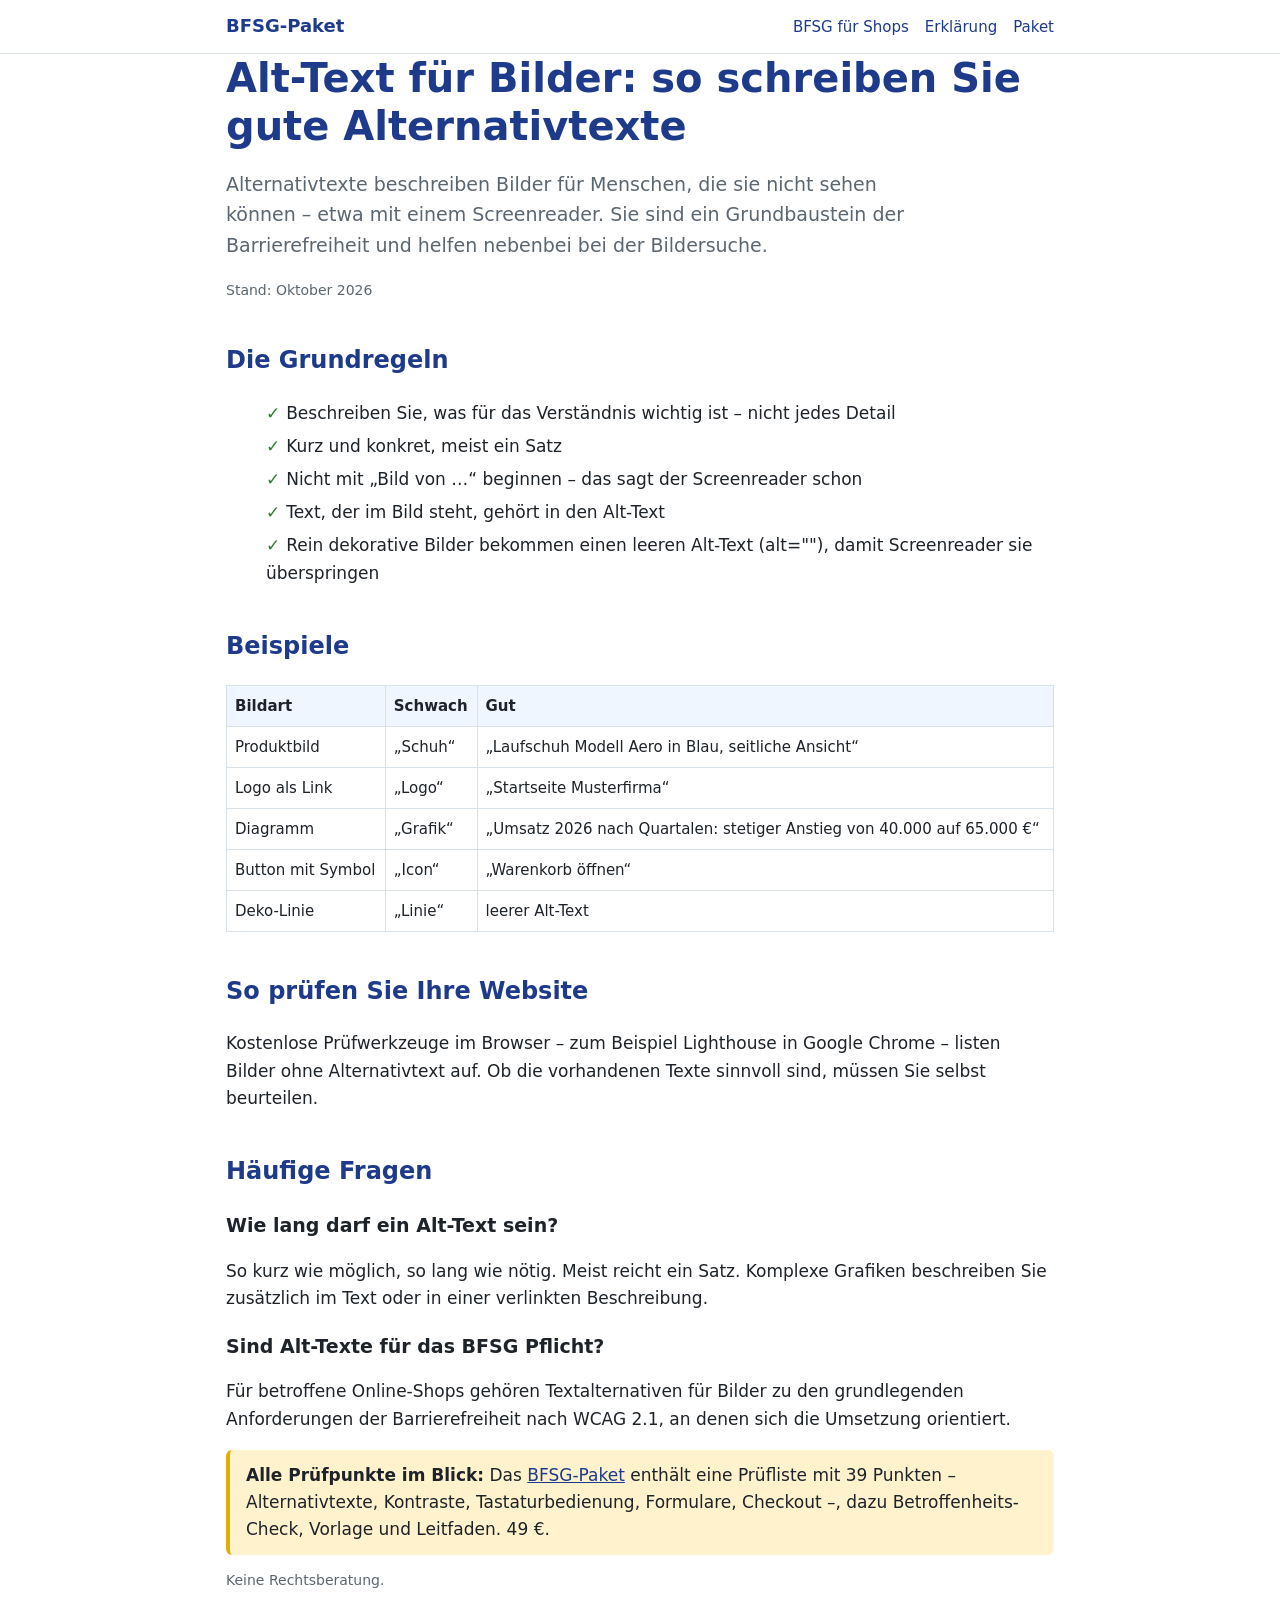
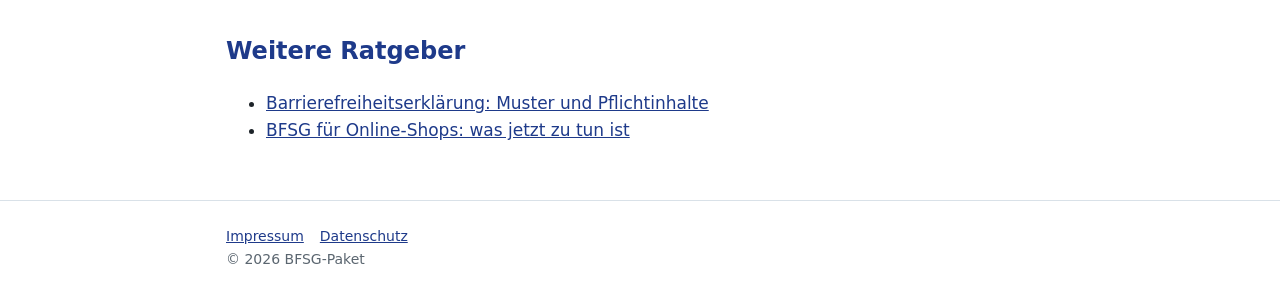
==== ratgeber/alternativtexte-bilder.html @ ba8bbaec "Neuer Ratgeber Co-Authored-By: Claude Opus 5.5 <noreply@anthropic.com>" ====
<!doctype html>
<html lang="de">
<head>
<meta charset="utf-8">
<meta name="viewport" content="width=device-width, initial-scale=1">
<title>Alt-Text für Bilder: Beispiele und Regeln für barrierefreie Websites</title>
<meta name="description" content="Alternativtexte für Bilder richtig schreiben: Regeln, Beispiele für Produktbilder, Logos, Diagramme und dekorative Bilder – für Barrierefreiheit nach BFSG und bessere SEO.">
<link rel="canonical" href="https://n0mchen.github.io/barrierefreiheit-paket/ratgeber/alternativtexte-bilder.html">
<link rel="stylesheet" href="../style.css">
<script type="application/ld+json" id="faq-auto">{"@context": "https://schema.org", "@type": "FAQPage", "mainEntity": [{"@type": "Question", "name": "Wie lang darf ein Alt-Text sein?", "acceptedAnswer": {"@type": "Answer", "text": "So kurz wie möglich, so lang wie nötig. Meist reicht ein Satz. Komplexe Grafiken beschreiben Sie zusätzlich im Text oder in einer verlinkten Beschreibung."}}, {"@type": "Question", "name": "Sind Alt-Texte für das BFSG Pflicht?", "acceptedAnswer": {"@type": "Answer", "text": "Für betroffene Online-Shops gehören Textalternativen für Bilder zu den grundlegenden Anforderungen der Barrierefreiheit nach WCAG 2.1, an denen sich die Umsetzung orientiert."}}]}</script>
</head>
<body>
<header><div class="wrap"><a class="logo" href="../">BFSG-Paket</a>
<nav><a href="bfsg-onlineshop.html">BFSG für Shops</a><a href="barrierefreiheitserklaerung-muster.html">Erklärung</a><a href="../">Paket</a></nav></div></header>
<main class="wrap">
<h1>Alt-Text für Bilder: so schreiben Sie gute Alternativtexte</h1>
<p class="lead">Alternativtexte beschreiben Bilder für Menschen, die sie nicht sehen können – etwa mit einem Screenreader. Sie sind ein Grundbaustein der Barrierefreiheit und helfen nebenbei bei der Bildersuche.</p>
<p class="klein">Stand: Oktober 2026</p>

<h2>Die Grundregeln</h2>
<ul class="check">
<li>Beschreiben Sie, was für das Verständnis wichtig ist – nicht jedes Detail</li>
<li>Kurz und konkret, meist ein Satz</li>
<li>Nicht mit „Bild von …“ beginnen – das sagt der Screenreader schon</li>
<li>Text, der im Bild steht, gehört in den Alt-Text</li>
<li>Rein dekorative Bilder bekommen einen leeren Alt-Text (alt=""), damit Screenreader sie überspringen</li>
</ul>

<h2>Beispiele</h2>
<div class="tabelle"><table>
<tr><th>Bildart</th><th>Schwach</th><th>Gut</th></tr>
<tr><td>Produktbild</td><td>„Schuh“</td><td>„Laufschuh Modell Aero in Blau, seitliche Ansicht“</td></tr>
<tr><td>Logo als Link</td><td>„Logo“</td><td>„Startseite Musterfirma“</td></tr>
<tr><td>Diagramm</td><td>„Grafik“</td><td>„Umsatz 2026 nach Quartalen: stetiger Anstieg von 40.000 auf 65.000 €“</td></tr>
<tr><td>Button mit Symbol</td><td>„Icon“</td><td>„Warenkorb öffnen“</td></tr>
<tr><td>Deko-Linie</td><td>„Linie“</td><td>leerer Alt-Text</td></tr>
</table></div>

<h2>So prüfen Sie Ihre Website</h2>
<p>Kostenlose Prüfwerkzeuge im Browser – zum Beispiel Lighthouse in Google Chrome – listen Bilder ohne Alternativtext auf. Ob die vorhandenen Texte sinnvoll sind, müssen Sie selbst beurteilen.</p>

<h2>Häufige Fragen</h2>
<h3>Wie lang darf ein Alt-Text sein?</h3>
<p>So kurz wie möglich, so lang wie nötig. Meist reicht ein Satz. Komplexe Grafiken beschreiben Sie zusätzlich im Text oder in einer verlinkten Beschreibung.</p>
<h3>Sind Alt-Texte für das BFSG Pflicht?</h3>
<p>Für betroffene Online-Shops gehören Textalternativen für Bilder zu den grundlegenden Anforderungen der Barrierefreiheit nach WCAG 2.1, an denen sich die Umsetzung orientiert.</p>

<div class="hinweis"><strong>Alle Prüfpunkte im Blick:</strong> Das <a href="../">BFSG-Paket</a> enthält eine Prüfliste mit 39 Punkten – Alternativtexte, Kontraste, Tastaturbedienung, Formulare, Checkout –, dazu Betroffenheits-Check, Vorlage und Leitfaden. 49 €.</div>
<p class="klein">Keine Rechtsberatung.</p>
<section class="weitere"><h2>Weitere Ratgeber</h2><ul><li><a href="barrierefreiheitserklaerung-muster.html">Barrierefreiheitserklärung: Muster und Pflichtinhalte</a></li><li><a href="bfsg-onlineshop.html">BFSG für Online-Shops: was jetzt zu tun ist</a></li></ul></section>
</main>
<footer><div class="wrap"><a href="../impressum.html">Impressum</a><a href="../datenschutz.html">Datenschutz</a><br>© 2026 BFSG-Paket</div></footer>
</body>
</html>
---- style.css ----
:root{--blau:#1E3A8A;--hell:#EFF6FF;--gelb:#FFF2CC;--text:#1d2329;--grau:#5b6670;--rand:#d9e1e8}
*{box-sizing:border-box}
body{margin:0;font-family:system-ui,-apple-system,"Segoe UI",Arial,sans-serif;color:var(--text);background:#fff;line-height:1.6;font-size:17px}
a{color:var(--blau)}
.wrap{max-width:860px;margin:0 auto;padding:0 16px}
header{border-bottom:1px solid var(--rand)}
header .wrap{display:flex;justify-content:space-between;align-items:center;gap:12px;padding-top:12px;padding-bottom:12px;flex-wrap:wrap}
.logo{font-weight:700;color:var(--blau);text-decoration:none;font-size:18px}
nav a{margin-left:16px;text-decoration:none;font-size:15px}
.hero{background:var(--hell);padding:48px 0}
h1{font-size:clamp(28px,5vw,40px);line-height:1.2;margin:0 0 16px;color:var(--blau)}
h2{font-size:24px;color:var(--blau);margin-top:40px}
h3{font-size:19px;margin-bottom:4px}
.lead{font-size:19px;color:var(--grau);max-width:680px}
.btn{display:inline-block;background:var(--blau);color:#fff;padding:14px 26px;border-radius:8px;text-decoration:none;font-weight:700;font-size:18px}
.btn:hover{opacity:.9}
.preis{font-size:30px;font-weight:700;margin:8px 0}
.grid{display:grid;grid-template-columns:repeat(auto-fit,minmax(240px,1fr));gap:16px}
.karte{border:1px solid var(--rand);border-radius:10px;padding:18px;background:#fff}
.hinweis{background:var(--gelb);border-left:4px solid #e0b000;padding:12px 16px;border-radius:6px}
.check li{list-style:none;margin:6px 0}
.check li::before{content:"✓ ";color:#2e7d32;font-weight:700}
table{border-collapse:collapse;width:100%;font-size:15px}
th,td{border:1px solid var(--rand);padding:8px;text-align:left}
th{background:var(--hell)}
.tabelle{overflow-x:auto}
img{max-width:100%;height:auto}
footer{border-top:1px solid var(--rand);margin-top:56px;padding:24px 0;font-size:14px;color:var(--grau)}
footer a{margin-right:16px}
.klein{font-size:14px;color:var(--grau)}
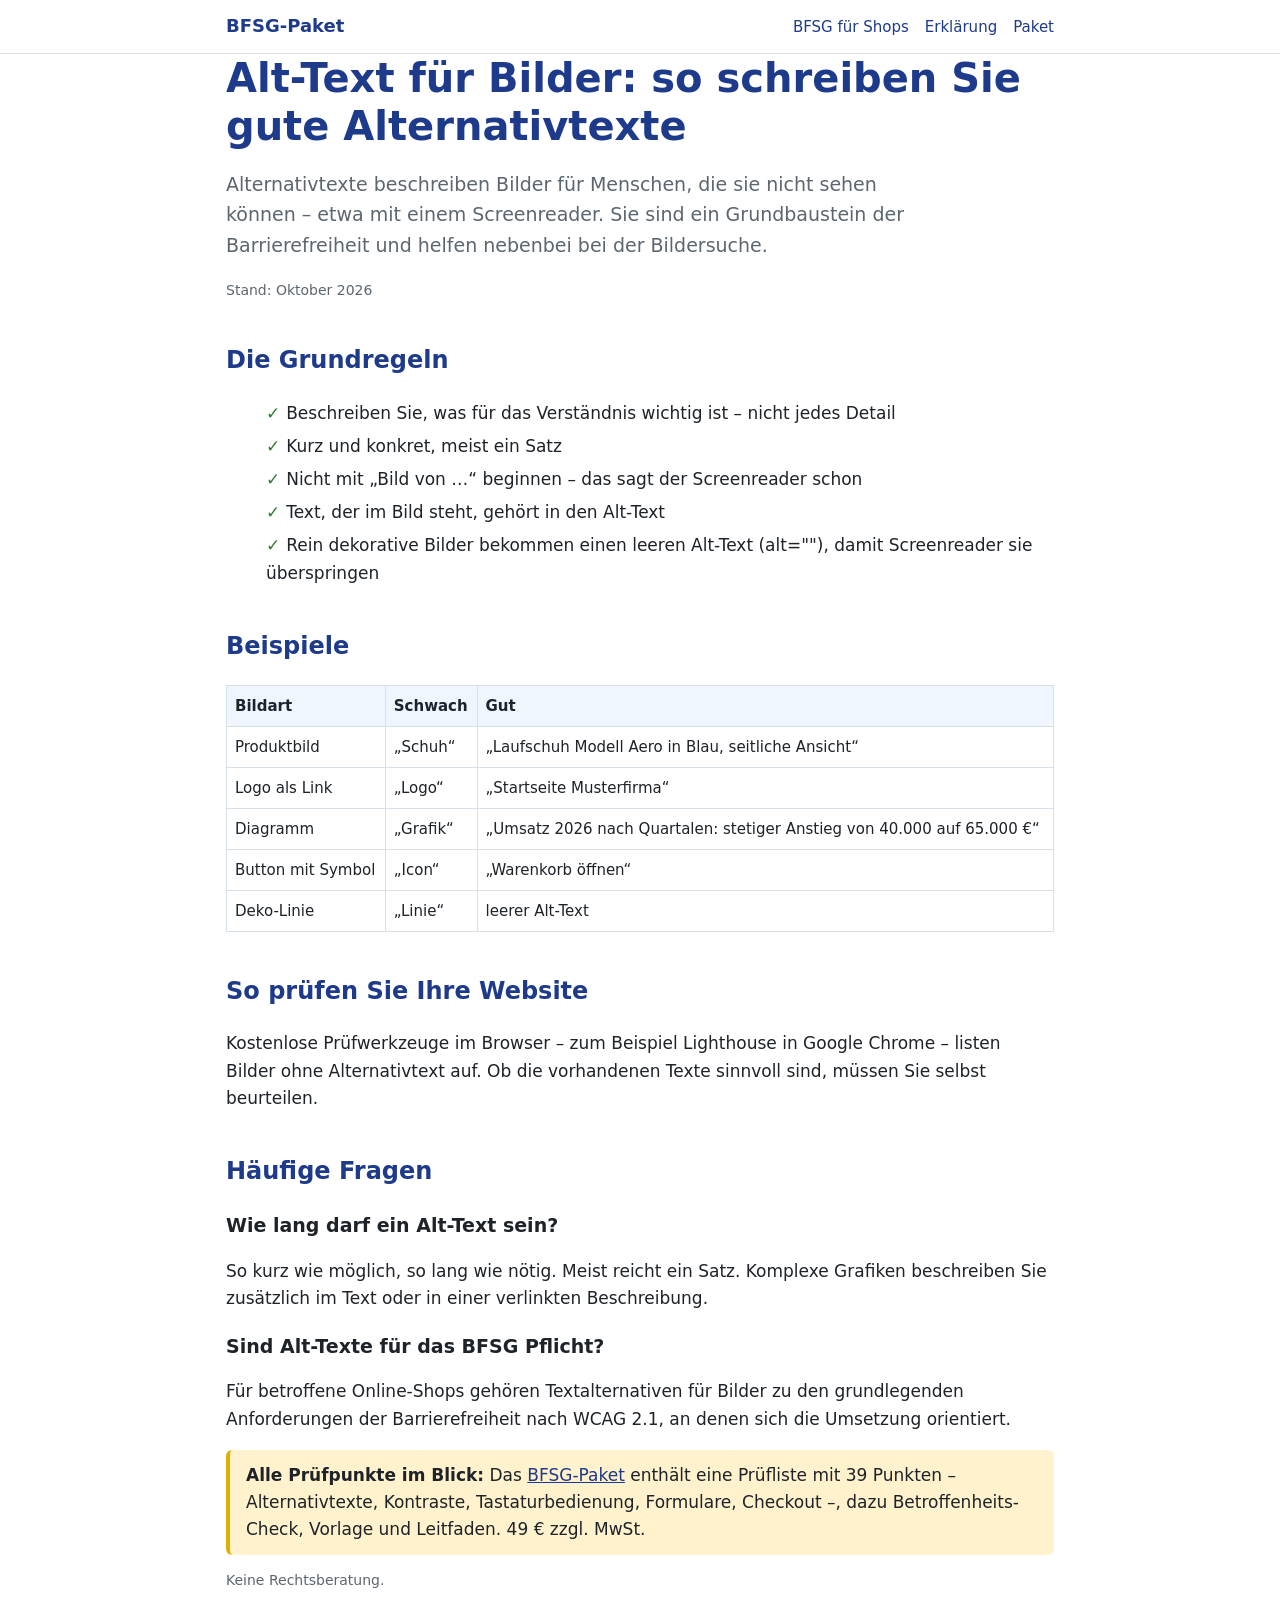
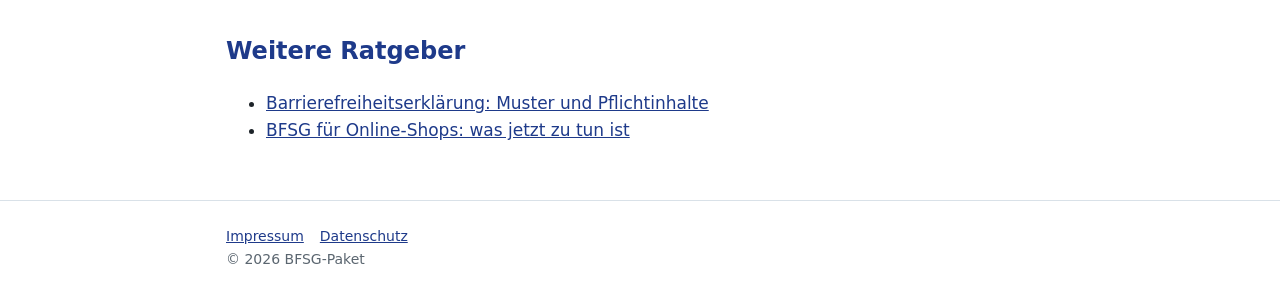
==== commit adf2ae2f: "Preise an Digistore angepasst (MwSt.) Co-Authored-By: Claude Opus 5.5 <noreply@anthropic.com>" ====
--- a/ratgeber/alternativtexte-bilder.html
+++ b/ratgeber/alternativtexte-bilder.html
@@ -45,7 +45,7 @@
 <h3>Sind Alt-Texte für das BFSG Pflicht?</h3>
 <p>Für betroffene Online-Shops gehören Textalternativen für Bilder zu den grundlegenden Anforderungen der Barrierefreiheit nach WCAG 2.1, an denen sich die Umsetzung orientiert.</p>
 
-<div class="hinweis"><strong>Alle Prüfpunkte im Blick:</strong> Das <a href="../">BFSG-Paket</a> enthält eine Prüfliste mit 39 Punkten – Alternativtexte, Kontraste, Tastaturbedienung, Formulare, Checkout –, dazu Betroffenheits-Check, Vorlage und Leitfaden. 49 €.</div>
+<div class="hinweis"><strong>Alle Prüfpunkte im Blick:</strong> Das <a href="../">BFSG-Paket</a> enthält eine Prüfliste mit 39 Punkten – Alternativtexte, Kontraste, Tastaturbedienung, Formulare, Checkout –, dazu Betroffenheits-Check, Vorlage und Leitfaden. 49 € zzgl. MwSt.</div>
 <p class="klein">Keine Rechtsberatung.</p>
 <section class="weitere"><h2>Weitere Ratgeber</h2><ul><li><a href="barrierefreiheitserklaerung-muster.html">Barrierefreiheitserklärung: Muster und Pflichtinhalte</a></li><li><a href="bfsg-onlineshop.html">BFSG für Online-Shops: was jetzt zu tun ist</a></li></ul></section>
 </main>
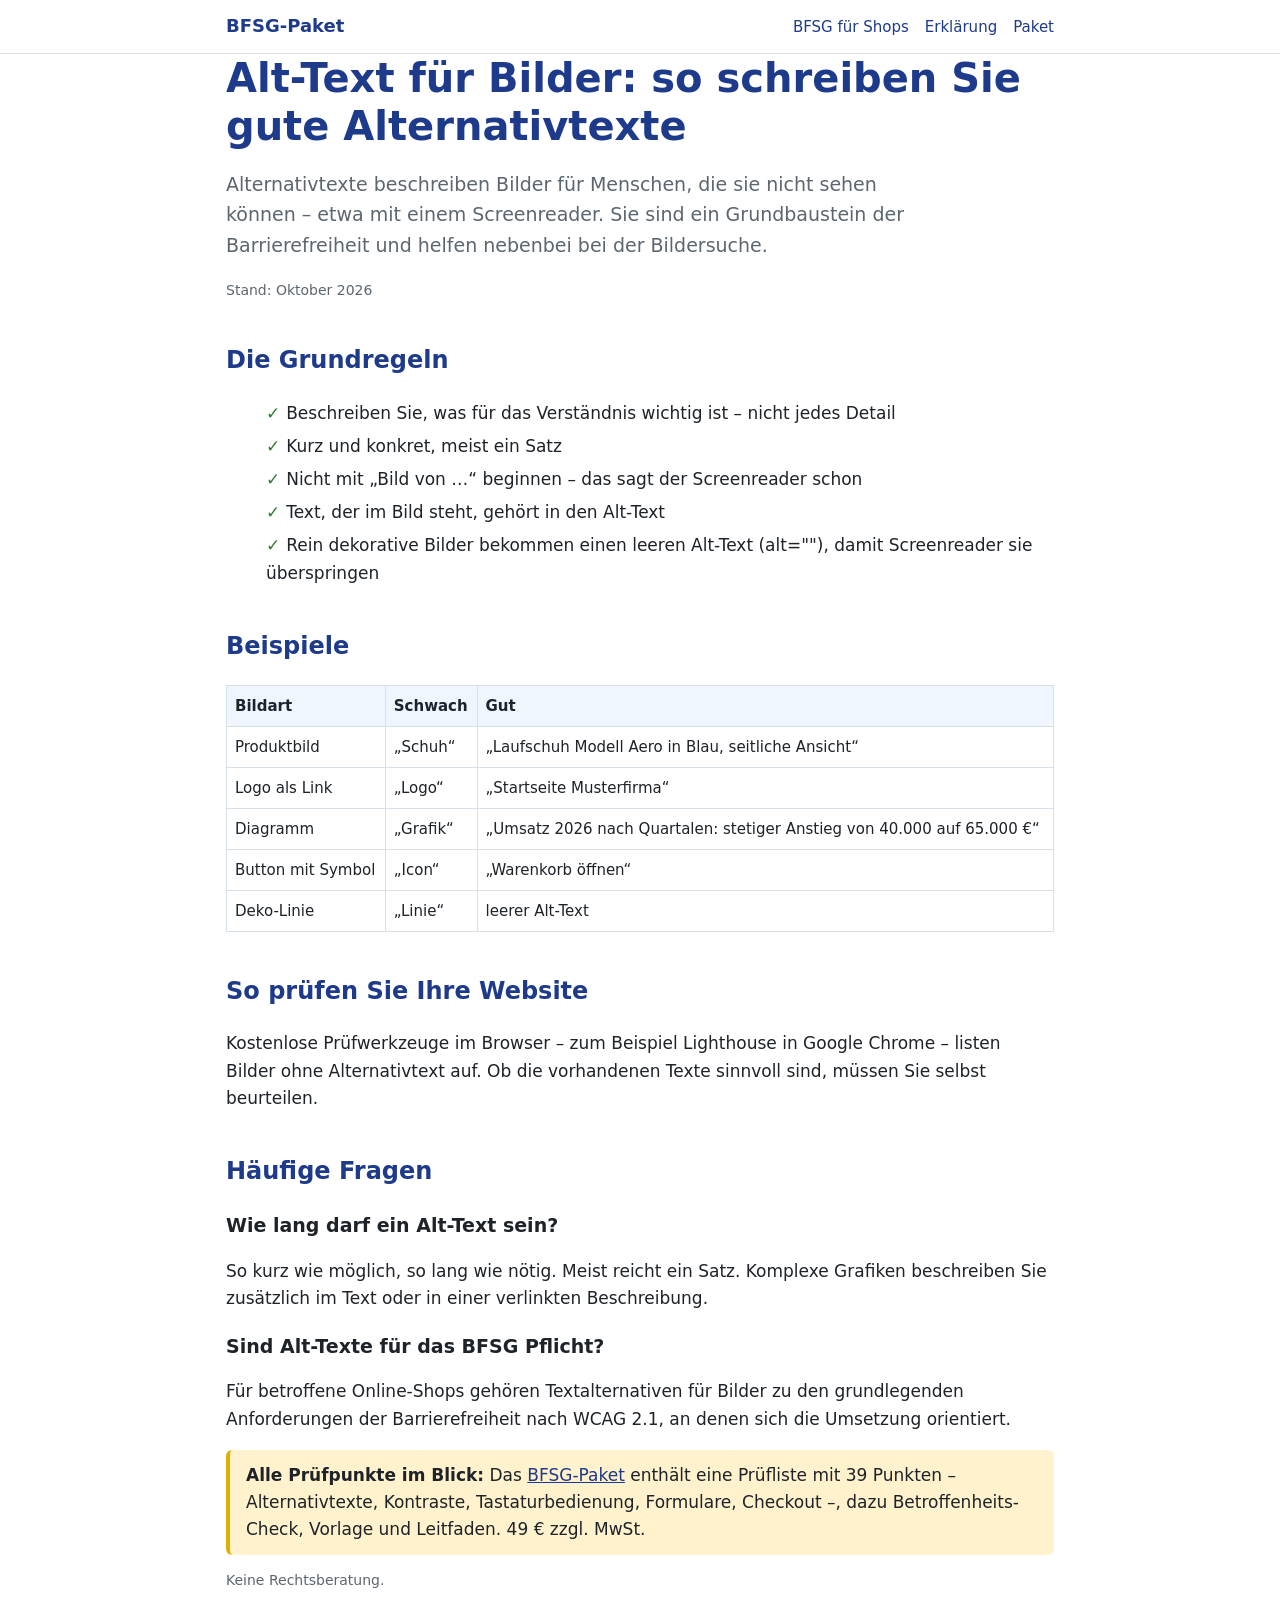
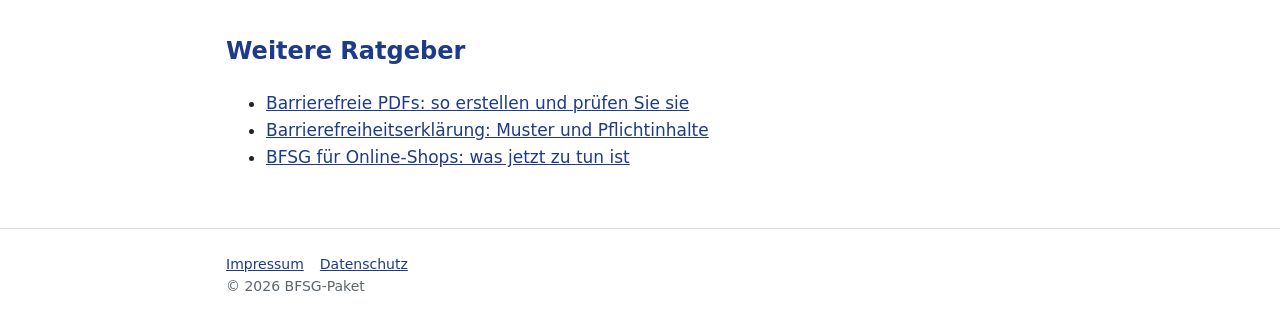
==== commit f49fdace: "Ratgeber barrierefreie PDFs Co-Authored-By: Claude Opus 5.5 <noreply@anthropic.com>" ====
--- a/ratgeber/alternativtexte-bilder.html
+++ b/ratgeber/alternativtexte-bilder.html
@@ -47,7 +47,7 @@
 
 <div class="hinweis"><strong>Alle Prüfpunkte im Blick:</strong> Das <a href="../">BFSG-Paket</a> enthält eine Prüfliste mit 39 Punkten – Alternativtexte, Kontraste, Tastaturbedienung, Formulare, Checkout –, dazu Betroffenheits-Check, Vorlage und Leitfaden. 49 € zzgl. MwSt.</div>
 <p class="klein">Keine Rechtsberatung.</p>
-<section class="weitere"><h2>Weitere Ratgeber</h2><ul><li><a href="barrierefreiheitserklaerung-muster.html">Barrierefreiheitserklärung: Muster und Pflichtinhalte</a></li><li><a href="bfsg-onlineshop.html">BFSG für Online-Shops: was jetzt zu tun ist</a></li></ul></section>
+<section class="weitere"><h2>Weitere Ratgeber</h2><ul><li><a href="barrierefreie-pdf.html">Barrierefreie PDFs: so erstellen und prüfen Sie sie</a></li><li><a href="barrierefreiheitserklaerung-muster.html">Barrierefreiheitserklärung: Muster und Pflichtinhalte</a></li><li><a href="bfsg-onlineshop.html">BFSG für Online-Shops: was jetzt zu tun ist</a></li></ul></section>
 </main>
 <footer><div class="wrap"><a href="../impressum.html">Impressum</a><a href="../datenschutz.html">Datenschutz</a><br>© 2026 BFSG-Paket</div></footer>
 </body>
